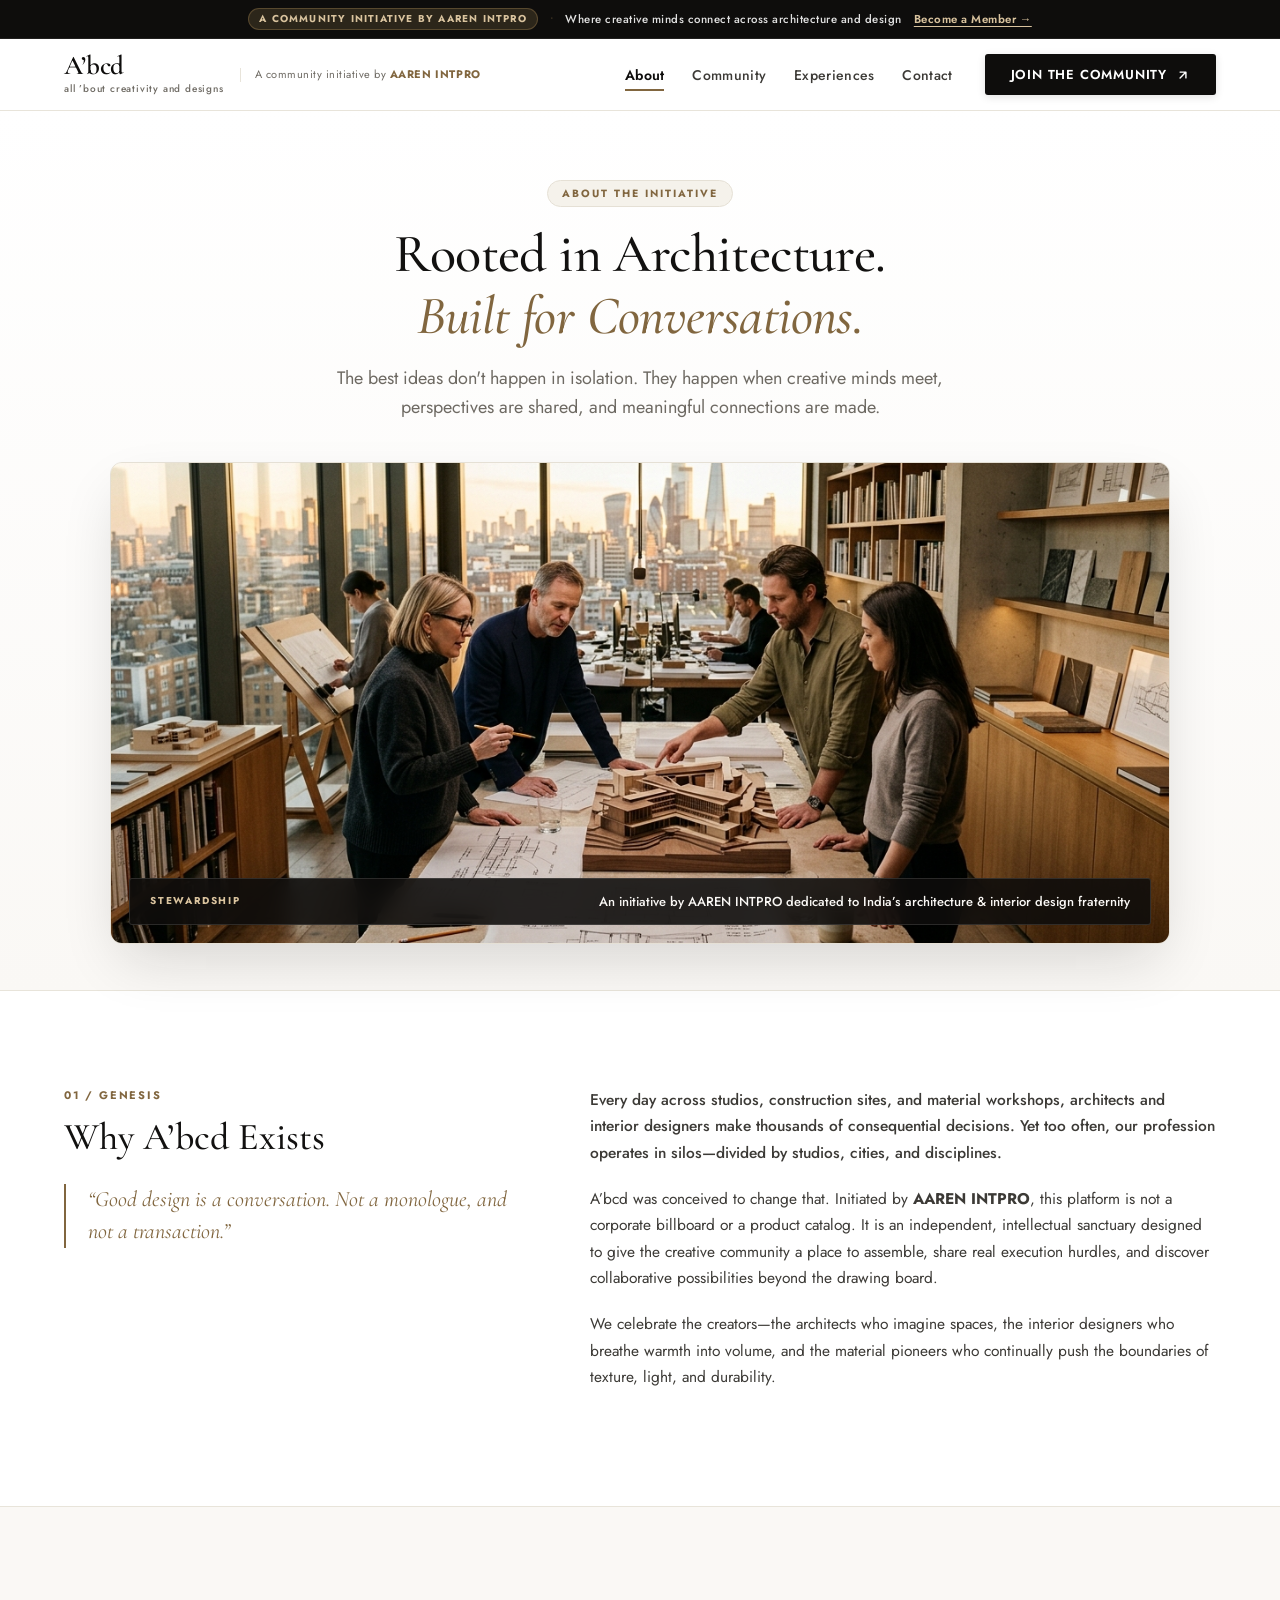
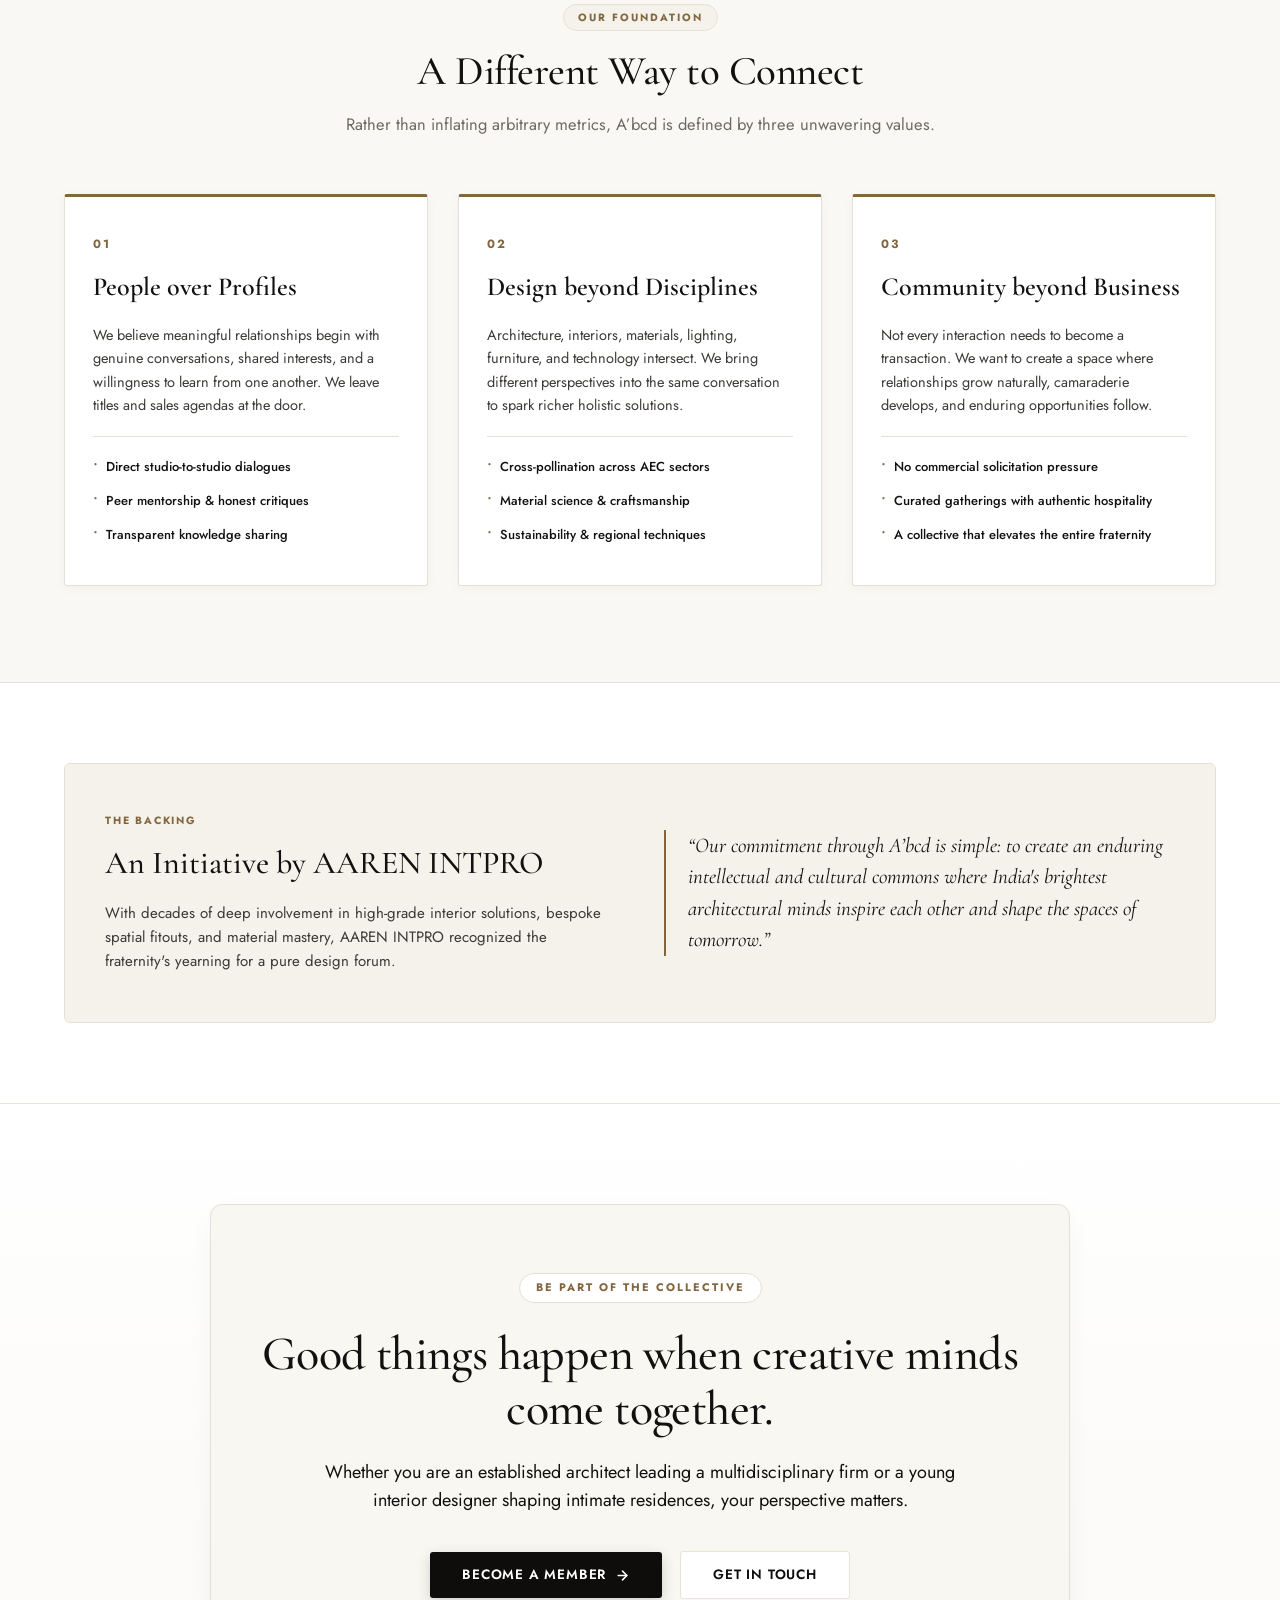
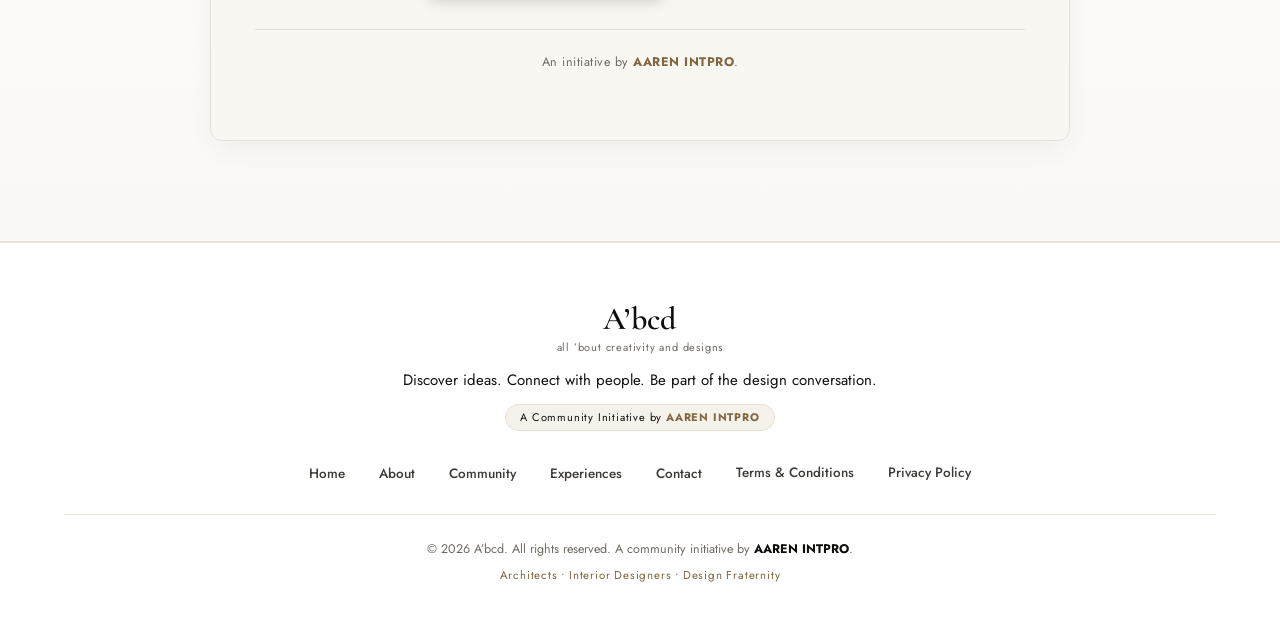
==== about.html @ 0f71a6f2 "feat: update branding and redesign homepage for A'bcd design community" ====
<!DOCTYPE html>
<html lang="en">
<head>
  <meta charset="UTF-8">
  <meta name="viewport" content="width=device-width, initial-scale=1.0">
  <meta name="referrer" content="same-origin">
  <title>About A’bcd — A Community Initiative by AAREN INTPRO</title>
  <meta name="description" content="Discover the story and ethos of A’bcd. An initiative by AAREN INTPRO uniting architects, interior designers, and creative minds to connect and collaborate beyond the drawing board.">
  <link rel="icon" type="image/png" href="logo.png">
  
  <!-- Typography: Jost & Cormorant Garamond / Playfair Display -->
  <link rel="preconnect" href="https://fonts.googleapis.com">
  <link rel="preconnect" href="https://fonts.gstatic.com" crossorigin>
  <link href="https://fonts.googleapis.com/css2?family=Cormorant+Garamond:ital,wght@0,400;0,500;0,600;0,700;1,400;1,600&family=Jost:ital,wght@0,300;0,400;0,500;0,600;0,700;1,400&family=Playfair+Display:ital,wght@0,500;0,600;1,400&display=swap" rel="stylesheet">
  
  <link rel="stylesheet" href="style.css">
</head>
<body>

  <!-- Top Announcement Bar -->
  <aside class="top-announcement-bar" role="banner">
    <div class="container announcement-content">
      <span class="venture-badge">A COMMUNITY INITIATIVE BY AAREN INTPRO</span>
      <span class="announcement-sep" aria-hidden="true">•</span>
      <span class="announcement-text">Where creative minds connect across architecture and design</span>
      <a href="community.html#apply" class="announcement-link">Become a Member &rarr;</a>
    </div>
  </aside>

  <!-- Header / Navigation -->
  <header class="site-header" id="header">
    <div class="header-inner container">
      <a href="index.html" class="brand-logo" aria-label="A'bcd Home">
        <div class="brand-logotype">
          <span class="brand-title">A’bcd</span>
          <span class="brand-tagline">all ’bout creativity and designs</span>
        </div>
        <span class="brand-subtext">A community initiative by <strong>AAREN INTPRO</strong></span>
      </a>

      <nav class="header-nav" aria-label="Main Navigation">
        <ul class="nav-links">
          <li><a href="about.html" class="nav-link active">About</a></li>
          <li><a href="community.html" class="nav-link">Community</a></li>
          <li><a href="experiences.html" class="nav-link">Experiences</a></li>
          <li><a href="contact.html" class="nav-link">Contact</a></li>
        </ul>
        <div class="nav-actions">
          <a href="community.html#apply" class="btn btn-nav-cta open-membership-modal" data-source="header-nav">
            <span>JOIN THE COMMUNITY</span>
            <svg width="14" height="14" viewBox="0 0 24 24" fill="none" stroke="currentColor" stroke-width="2.4" stroke-linecap="round" stroke-linejoin="round" aria-hidden="true">
              <path d="M7 17l9.2-9.2M17 17V7H7"/>
            </svg>
          </a>
        </div>
      </nav>
    </div>
  </header>

  <main>
    <!-- About Page Hero -->
    <section class="page-hero-section">
      <div class="container">
        <div class="page-hero-header text-center reveal">
          <span class="sub-heading-pill">ABOUT THE INITIATIVE</span>
          <h1 class="page-hero-title">
            Rooted in Architecture. <br>
            <span class="editorial-italic">Built for Conversations.</span>
          </h1>
          <p class="page-hero-lead">
            The best ideas don't happen in isolation. They happen when creative minds meet, perspectives are shared, and meaningful connections are made.
          </p>
        </div>

        <div class="page-hero-visual reveal" style="--delay: 150ms">
          <div class="editorial-banner-frame">
            <img src="about_vision.jpg" alt="Architectural directors and designers in deep discussion over building blueprints and wood scale models in a sunlit studio" class="editorial-banner-img">
            <div class="editorial-banner-overlay">
              <span class="overlay-eyebrow">STEWARDSHIP</span>
              <span class="overlay-text">An initiative by AAREN INTPRO dedicated to India’s architecture & interior design fraternity</span>
            </div>
          </div>
        </div>
      </div>
    </section>

    <!-- Narrative & Genesis Section -->
    <section class="editorial-narrative-section">
      <div class="container narrative-container">
        <div class="narrative-aside reveal">
          <span class="narrative-chapter">01 / GENESIS</span>
          <h2 class="narrative-heading">Why A’bcd Exists</h2>
          <div class="narrative-pullquote">
            “Good design is a conversation. Not a monologue, and not a transaction.”
          </div>
        </div>

        <div class="narrative-content reveal" style="--delay: 150ms">
          <p class="narrative-paragraph narrative-lead">
            Every day across studios, construction sites, and material workshops, architects and interior designers make thousands of consequential decisions. Yet too often, our profession operates in silos—divided by studios, cities, and disciplines.
          </p>
          <p class="narrative-paragraph">
            A’bcd was conceived to change that. Initiated by <strong>AAREN INTPRO</strong>, this platform is not a corporate billboard or a product catalog. It is an independent, intellectual sanctuary designed to give the creative community a place to assemble, share real execution hurdles, and discover collaborative possibilities beyond the drawing board.
          </p>
          <p class="narrative-paragraph">
            We celebrate the creators—the architects who imagine spaces, the interior designers who breathe warmth into volume, and the material pioneers who continually push the boundaries of texture, light, and durability.
          </p>
        </div>
      </div>
    </section>

    <!-- The 3 Foundational Pillars -->
    <section class="pillars-section">
      <div class="container">
        <div class="section-header-centered reveal">
          <span class="sub-heading-pill">OUR FOUNDATION</span>
          <h2 class="section-heading">A Different Way to Connect</h2>
          <p class="section-lead">
            Rather than inflating arbitrary metrics, A’bcd is defined by three unwavering values.
          </p>
        </div>

        <div class="pillars-grid">
          <!-- Pillar 1 -->
          <div class="pillar-card reveal" style="--delay: 100ms">
            <div class="pillar-num">01</div>
            <h3 class="pillar-title">People over Profiles</h3>
            <p class="pillar-desc">
              We believe meaningful relationships begin with genuine conversations, shared interests, and a willingness to learn from one another. We leave titles and sales agendas at the door.
            </p>
            <ul class="pillar-checklist">
              <li>Direct studio-to-studio dialogues</li>
              <li>Peer mentorship & honest critiques</li>
              <li>Transparent knowledge sharing</li>
            </ul>
          </div>

          <!-- Pillar 2 -->
          <div class="pillar-card reveal" style="--delay: 200ms">
            <div class="pillar-num">02</div>
            <h3 class="pillar-title">Design beyond Disciplines</h3>
            <p class="pillar-desc">
              Architecture, interiors, materials, lighting, furniture, and technology intersect. We bring different perspectives into the same conversation to spark richer holistic solutions.
            </p>
            <ul class="pillar-checklist">
              <li>Cross-pollination across AEC sectors</li>
              <li>Material science & craftsmanship</li>
              <li>Sustainability & regional techniques</li>
            </ul>
          </div>

          <!-- Pillar 3 -->
          <div class="pillar-card reveal" style="--delay: 300ms">
            <div class="pillar-num">03</div>
            <h3 class="pillar-title">Community beyond Business</h3>
            <p class="pillar-desc">
              Not every interaction needs to become a transaction. We want to create a space where relationships grow naturally, camaraderie develops, and enduring opportunities follow.
            </p>
            <ul class="pillar-checklist">
              <li>No commercial solicitation pressure</li>
              <li>Curated gatherings with authentic hospitality</li>
              <li>A collective that elevates the entire fraternity</li>
            </ul>
          </div>
        </div>
      </div>
    </section>

    <!-- Initiative Stewardship Note -->
    <section class="stewardship-section">
      <div class="container">
        <div class="stewardship-box reveal">
          <div class="stewardship-brand-col">
            <span class="stewardship-tag">THE BACKING</span>
            <h3>An Initiative by AAREN INTPRO</h3>
            <p>
              With decades of deep involvement in high-grade interior solutions, bespoke spatial fitouts, and material mastery, AAREN INTPRO recognized the fraternity's yearning for a pure design forum.
            </p>
          </div>
          <div class="stewardship-quote-col">
            <blockquote class="stewardship-quote">
              “Our commitment through A’bcd is simple: to create an enduring intellectual and cultural commons where India's brightest architectural minds inspire each other and shape the spaces of tomorrow.”
            </blockquote>
          </div>
        </div>
      </div>
    </section>

    <!-- Call to Action Section -->
    <section class="final-cta-section">
      <div class="container text-center">
        <div class="final-cta-card reveal">
          <div class="final-kicker-badge">
            <span>BE PART OF THE COLLECTIVE</span>
          </div>
          <h2 class="final-cta-heading">Good things happen when creative minds come together.</h2>
          <div class="final-cta-copy">
            <p class="final-cta-lead">
              Whether you are an established architect leading a multidisciplinary firm or a young interior designer shaping intimate residences, your perspective matters.
            </p>
          </div>
          <div class="final-cta-buttons">
            <a href="community.html#apply" class="btn btn-primary btn-cta-large open-membership-modal">
              <span>BECOME A MEMBER</span>
              <svg width="15" height="15" viewBox="0 0 24 24" fill="none" stroke="currentColor" stroke-width="2.5" stroke-linecap="round" stroke-linejoin="round" aria-hidden="true">
                <line x1="5" y1="12" x2="19" y2="12"></line>
                <polyline points="12 5 19 12 12 19"></polyline>
              </svg>
            </a>
            <a href="contact.html" class="btn btn-outline btn-cta-large">
              <span>GET IN TOUCH</span>
            </a>
          </div>
          <div class="final-initiative-note">
            <span>An initiative by <strong>AAREN INTPRO</strong>.</span>
          </div>
        </div>
      </div>
    </section>
  </main>

  <!-- Footer -->
  <footer class="site-footer" id="footer">
    <div class="container footer-container">
      <div class="footer-brand-section">
        <div class="footer-logotype">
          <span class="footer-brand-title">A’bcd</span>
          <span class="footer-brand-tagline">all ’bout creativity and designs</span>
        </div>
        <p class="footer-tagline">
          Discover ideas. Connect with people. Be part of the design conversation.
        </p>
        <div class="footer-venture-pill">
          <span>A Community Initiative by <strong>AAREN INTPRO</strong></span>
        </div>
      </div>

      <nav class="footer-navigation" aria-label="Footer Links">
        <ul class="footer-links">
          <li><a href="index.html" class="footer-link-btn">Home</a></li>
          <li><a href="about.html" class="footer-link-btn">About</a></li>
          <li><a href="community.html" class="footer-link-btn">Community</a></li>
          <li><a href="experiences.html" class="footer-link-btn">Experiences</a></li>
          <li><a href="contact.html" class="footer-link-btn">Contact</a></li>
          <li><button type="button" class="footer-link-btn" id="openTermsModal">Terms & Conditions</button></li>
          <li><button type="button" class="footer-link-btn" id="openPrivacyModal">Privacy Policy</button></li>
        </ul>
      </nav>

      <div class="footer-bottom-row">
        <div class="footer-copyright">
          &copy; 2026 A’bcd. All rights reserved. A community initiative by <strong>AAREN INTPRO</strong>.
        </div>
        <div class="footer-meta">
          <span>Architects • Interior Designers • Design Fraternity</span>
        </div>
      </div>
    </div>
  </footer>

  <!-- Membership Modal -->
  <div class="modal-overlay" id="membershipModal" aria-hidden="true">
    <div class="modal-box modal-lg" role="dialog" aria-labelledby="membershipModalTitle">
      <button class="modal-close" aria-label="Close modal">&times;</button>
      <div class="modal-kicker">AAREN INTPRO COMMUNITY INITIATIVE</div>
      <h3 id="membershipModalTitle" class="modal-title">Become a Member of A’bcd</h3>
      <p class="modal-subtitle">Join architects, interior designers, and creative leaders shaping the future of our built environment.</p>
      <form class="membership-form" id="membershipForm">
        <div class="form-row">
          <div class="form-group">
            <label for="memberName">Full Name</label>
            <input type="text" id="memberName" required placeholder="Ar. / Id. Your Name">
          </div>
          <div class="form-group">
            <label for="memberEmail">Email Address</label>
            <input type="email" id="memberEmail" required placeholder="studio@design.com">
          </div>
        </div>
        <div class="form-row">
          <div class="form-group">
            <label for="memberStudio">Studio / Firm / Practice</label>
            <input type="text" id="memberStudio" required placeholder="e.g. Studio Form & Space">
          </div>
          <div class="form-group">
            <label for="memberDiscipline">Primary Discipline</label>
            <select id="memberDiscipline" required class="form-select">
              <option value="" disabled selected>Select Discipline</option>
              <option value="Architecture">Architecture</option>
              <option value="Interior Design">Interior Design</option>
              <option value="Landscape & Urban">Landscape & Urban Planning</option>
              <option value="Lighting & Materials">Lighting, Materials & Acoustic</option>
              <option value="Furniture & Industrial">Furniture & Industrial Design</option>
              <option value="Allied Design Arts">Allied AEC Creative</option>
            </select>
          </div>
        </div>
        <div class="form-row">
          <div class="form-group">
            <label for="memberCity">City / Region</label>
            <input type="text" id="memberCity" required placeholder="e.g. Mumbai, New Delhi, Bengaluru...">
          </div>
          <div class="form-group">
            <label for="memberLink">Website or Portfolio (Optional)</label>
            <input type="url" id="memberLink" placeholder="https://yourportfolio.com">
          </div>
        </div>
        <div class="form-group">
          <label for="memberInterests">What brings you to A’bcd?</label>
          <textarea id="memberInterests" rows="3" placeholder="Tell us about your creative focus, areas of interest, or what you hope to explore with the community..."></textarea>
        </div>
        <div class="form-checkbox-row">
          <input type="checkbox" id="memberNewsletter" checked>
          <label for="memberNewsletter">Receive invitations to curated gatherings, design conversations, and material explorations.</label>
        </div>
        <button type="submit" class="btn btn-primary btn-block">
          <span>SUBMIT MEMBERSHIP APPLICATION</span>
        </button>
      </form>
      <p class="modal-footnote">Curated for verified members of the design fraternity. No spam, no marketing noise.</p>
    </div>
  </div>

  <!-- Contact Modal -->
  <div class="modal-overlay" id="contactModal" aria-hidden="true">
    <div class="modal-box" role="dialog" aria-labelledby="contactTitle">
      <button class="modal-close" aria-label="Close modal">&times;</button>
      <div class="modal-kicker">AAREN INTPRO INITIATIVE</div>
      <h3 id="contactTitle" class="modal-title">Connect with A’bcd</h3>
      <p class="modal-subtitle">Propose a curated gathering, collaborate on material research, or connect with our community team.</p>
      <form class="contact-form" id="contactForm">
        <div class="form-group">
          <label for="contactName">Full Name</label>
          <input type="text" id="contactName" required placeholder="Ar. / Id. Your Name">
        </div>
        <div class="form-group">
          <label for="contactEmail">Email Address</label>
          <input type="email" id="contactEmail" required placeholder="studio@architecture.com">
        </div>
        <div class="form-group">
          <label for="contactSubject">Inquiry Focus</label>
          <input type="text" id="contactSubject" required placeholder="Gathering Proposal / Material Library / General Inquiry">
        </div>
        <div class="form-group">
          <label for="contactMessage">Message</label>
          <textarea id="contactMessage" rows="4" required placeholder="Share your message or collaborative ideas..."></textarea>
        </div>
        <button type="submit" class="btn btn-primary btn-block">Send Message</button>
      </form>
    </div>
  </div>

  <!-- Terms & Privacy Modals -->
  <div class="modal-overlay" id="termsModal" aria-hidden="true">
    <div class="modal-box modal-lg" role="dialog" aria-labelledby="termsTitle">
      <button class="modal-close" aria-label="Close modal">&times;</button>
      <div class="modal-kicker">COMMUNITY GUIDELINES</div>
      <h3 id="termsTitle" class="modal-title">Terms & Community Code</h3>
      <div class="modal-body-scroll">
        <p><strong>A Community Initiative by AAREN INTPRO • Established 2026</strong></p>
        <h4>1. The Spirit of A’bcd</h4>
        <p>A’bcd is dedicated to bringing architects, interior designers, and the wider design fraternity together to exchange ideas, discover possibilities, and build relationships beyond the drawing board. Participation is predicated on mutual professional respect and creative generosity.</p>
        <h4>2. Community Values: People over Profiles</h4>
        <p>Members agree to engage in constructive dialogue. We prioritize genuine conversations over transactions, cross-disciplinary exchange over silos, and long-term relationships over aggressive commercial solicitation.</p>
      </div>
    </div>
  </div>

  <div class="modal-overlay" id="privacyModal" aria-hidden="true">
    <div class="modal-box modal-lg" role="dialog" aria-labelledby="privacyTitle">
      <button class="modal-close" aria-label="Close modal">&times;</button>
      <div class="modal-kicker">DATA PROTECTION & PRIVACY</div>
      <h3 id="privacyTitle" class="modal-title">Privacy Policy</h3>
      <div class="modal-body-scroll">
        <p><strong>Effective Date: 2026 • Aaren Intpro Initiative</strong></p>
        <h4>1. Respect for Your Privacy</h4>
        <p>We will never sell or rent your personal contact information to third-party data brokers or commercial advertisers. Your credentials are used exclusively for A’bcd community invitations, curated gatherings, and platform communications.</p>
      </div>
    </div>
  </div>

  <!-- Toast Notification -->
  <div class="toast-notification" id="toastNotification" role="alert" aria-live="polite">
    <div class="toast-icon">✓</div>
    <div class="toast-message" id="toastMessage">Application received.</div>
  </div>

  <script src="script.js"></script>
</body>
</html>
---- style.css ----
/* ==========================================================================
   A’BCD — ALL ’BOUT CREATIVITY AND DESIGNS
   A Community Initiative by AAREN INTPRO
   Visual Identity: White & Warm Ivory, Muted Bronze-Gold (#81663F / #9C7E4F),
   Jost Typography & Cormorant Garamond Editorial Display.
   Ultra Responsive: Laptop & Mobile Optimized
   ========================================================================== */

:root {
  /* Core Palette: White, Warm Ivory & AAREN INTPRO Bronze-Gold */
  --color-white: #ffffff;
  --color-ivory: #FAF8F5;
  --color-ivory-warm: #F5F2EB;
  --color-ivory-card: #F9F7F2;
  --color-alabaster-border: #E5E0D5;
  --color-border-subtle: #EDE8DC;

  /* Bronze-Gold Accents */
  --color-bronze: #81663F;
  --color-bronze-gold: #9C7E4F;
  --color-bronze-light: rgba(156, 126, 79, 0.12);
  --color-bronze-hover: #735A34;
  --color-bronze-glow: rgba(156, 126, 79, 0.22);

  /* Contrast & Charcoal Obsidian */
  --color-black: #0E0D0C;
  --color-charcoal: #1C1B19;
  --color-surface-dark: #141311;
  --color-border-dark: #2B2926;

  /* Typography Colors */
  --color-heading: #121110;
  --color-body: #3C3A36;
  --color-muted: #6E6A63;
  --color-border: #E8E4DA;

  /* Typography Families: Jost for Contemporary Body/UI + Cormorant Garamond for Editorial */
  --font-sans: 'Jost', -apple-system, BlinkMacSystemFont, 'Segoe UI', Roboto, sans-serif;
  --font-display: 'Jost', -apple-system, BlinkMacSystemFont, 'Segoe UI', Roboto, sans-serif;
  --font-editorial: 'Cormorant Garamond', 'Playfair Display', Georgia, serif;

  /* Geometry & Layout */
  --container-max-width: 1200px;
  --header-height: 72px;
  --radius-xs: 3px;
  --radius-sm: 6px;
  --radius-md: 12px;
  --radius-lg: 18px;
  --radius-full: 9999px;

  /* Shadows */
  --shadow-subtle: 0 2px 12px rgba(18, 17, 16, 0.04);
  --shadow-card: 0 10px 32px -8px rgba(18, 17, 16, 0.07);
  --shadow-hover: 0 18px 42px -10px rgba(18, 17, 16, 0.12);
  --shadow-photo: 0 24px 55px -12px rgba(18, 17, 16, 0.16);
}

/* --------------------------------------------------------------------------
   Reset & Baseline
   -------------------------------------------------------------------------- */
*, *::before, *::after {
  box-sizing: border-box;
  margin: 0;
  padding: 0;
}

html {
  font-family: var(--font-sans);
  scroll-behavior: smooth;
  -webkit-font-smoothing: antialiased;
  -moz-osx-font-smoothing: grayscale;
  color: var(--color-body);
  background-color: var(--color-white);
  overflow-x: hidden;
}

body {
  line-height: 1.62;
  min-height: 100vh;
  background-color: var(--color-white);
  overflow-x: hidden;
  color: var(--color-body);
  font-size: 16px;
}

img {
  max-width: 100%;
  height: auto;
  display: block;
}

a {
  color: inherit;
  text-decoration: none;
  transition: all 0.22s ease;
}

button {
  font-family: inherit;
  border: none;
  background: none;
  cursor: pointer;
}

.container {
  width: 100%;
  max-width: var(--container-max-width);
  margin-left: auto;
  margin-right: auto;
  padding-left: 24px;
  padding-right: 24px;
}

.text-center {
  text-align: center;
}

/* --------------------------------------------------------------------------
   Top Announcement Bar (Aaren Intpro Credentials)
   -------------------------------------------------------------------------- */
.top-announcement-bar {
  background-color: var(--color-black);
  color: var(--color-ivory);
  padding: 8px 0;
  font-size: 11.5px;
  font-weight: 500;
  letter-spacing: 0.5px;
  border-bottom: 1px solid rgba(255, 255, 255, 0.08);
  position: relative;
  z-index: 101;
}

.announcement-content {
  display: flex;
  align-items: center;
  justify-content: center;
  gap: 12px;
  flex-wrap: wrap;
  text-align: center;
}

.venture-badge {
  background-color: rgba(156, 126, 79, 0.22);
  color: #D9C39E;
  border: 1px solid rgba(156, 126, 79, 0.4);
  padding: 2px 10px;
  border-radius: var(--radius-full);
  font-size: 10px;
  font-weight: 700;
  letter-spacing: 1.2px;
}

.announcement-sep {
  opacity: 0.35;
  color: var(--color-bronze-gold);
}

.announcement-text {
  color: rgba(255, 255, 255, 0.88);
}

.announcement-link {
  color: #D9C39E;
  font-weight: 600;
  text-decoration: underline;
  text-underline-offset: 3px;
  transition: color 0.2s ease;
}

.announcement-link:hover {
  color: var(--color-white);
}

/* --------------------------------------------------------------------------
   Header / Sticky Navigation
   -------------------------------------------------------------------------- */
.site-header {
  position: sticky;
  top: 0;
  z-index: 100;
  background-color: rgba(255, 255, 255, 0.97);
  backdrop-filter: blur(14px);
  -webkit-backdrop-filter: blur(14px);
  border-bottom: 1px solid var(--color-border);
  height: var(--header-height);
  display: flex;
  align-items: center;
  transition: all 0.3s ease;
}

.header-inner {
  display: flex;
  align-items: center;
  justify-content: space-between;
}

/* Brand Logotype */
.brand-logo {
  display: flex;
  align-items: center;
  gap: 16px;
}

.brand-logotype {
  display: flex;
  flex-direction: column;
}

.brand-title {
  font-family: var(--font-editorial);
  font-size: 27px;
  font-weight: 600;
  letter-spacing: -0.5px;
  color: var(--color-black);
  line-height: 1;
}

.brand-tagline {
  font-family: var(--font-sans);
  font-size: 10px;
  font-weight: 500;
  letter-spacing: 0.8px;
  color: var(--color-muted);
  text-transform: lowercase;
  margin-top: 2px;
}

.brand-subtext {
  font-size: 11px;
  letter-spacing: 0.5px;
  color: var(--color-muted);
  border-left: 1px solid var(--color-border);
  padding-left: 14px;
  display: inline-block;
  line-height: 1.25;
}

.brand-subtext strong {
  color: var(--color-bronze);
  font-weight: 700;
  letter-spacing: 0.6px;
}

/* Nav Links */
.header-nav {
  display: flex;
  align-items: center;
  gap: 32px;
}

.nav-links {
  display: flex;
  list-style: none;
  align-items: center;
  gap: 28px;
}

.nav-link {
  font-family: var(--font-sans);
  font-size: 14px;
  font-weight: 500;
  color: var(--color-body);
  position: relative;
  padding: 6px 0;
  letter-spacing: 0.3px;
  transition: color 0.2s ease;
}

.nav-link-btn {
  background: none;
  border: none;
  cursor: pointer;
}

.nav-link::after {
  content: '';
  position: absolute;
  bottom: 0;
  left: 0;
  width: 0%;
  height: 2px;
  background-color: var(--color-bronze);
  transition: width 0.25s cubic-bezier(0.16, 1, 0.3, 1);
}

.nav-link:hover,
.nav-link.active {
  color: var(--color-black);
  font-weight: 600;
}

.nav-link:hover::after,
.nav-link.active::after {
  width: 100%;
}

/* Top-Right CTA: JOIN THE COMMUNITY */
.btn-nav-cta {
  display: inline-flex;
  align-items: center;
  gap: 7px;
  background-color: var(--color-black);
  color: var(--color-white) !important;
  padding: 10px 18px;
  border-radius: var(--radius-xs);
  font-size: 12px;
  font-weight: 600;
  letter-spacing: 0.8px;
  text-transform: uppercase;
  transition: all 0.25s ease;
  box-shadow: 0 2px 8px rgba(0, 0, 0, 0.12);
  white-space: nowrap;
}

.btn-nav-cta:hover {
  background-color: var(--color-bronze);
  transform: translateY(-1px);
  box-shadow: 0 4px 14px var(--color-bronze-glow);
}

.btn-nav-cta svg {
  transition: transform 0.2s ease;
}

.btn-nav-cta:hover svg {
  transform: translate(2px, -2px);
}

/* --------------------------------------------------------------------------
   1. Homepage Hero — The First Screen
   -------------------------------------------------------------------------- */
.hero-section {
  position: relative;
  padding-top: 56px;
  padding-bottom: 70px;
  background: radial-gradient(circle at 88% 28%, rgba(245, 242, 235, 0.7) 0%, rgba(255, 255, 255, 0) 65%),
              linear-gradient(180deg, #FFFFFF 0%, #FAF8F5 100%);
  border-bottom: 1px solid var(--color-border);
  overflow: hidden;
}

.hero-container {
  display: grid;
  grid-template-columns: 1.1fr 0.9fr;
  align-items: center;
  gap: 48px;
}

.hero-content {
  max-width: 610px;
}

/* Small introductory text in bronze-gold */
.hero-kicker-wrapper {
  display: inline-flex;
  align-items: center;
  gap: 9px;
  background-color: var(--color-ivory-warm);
  border: 1px solid var(--color-alabaster-border);
  padding: 5px 14px;
  border-radius: var(--radius-full);
  margin-bottom: 22px;
}

.kicker-accent-dot {
  width: 7px;
  height: 7px;
  border-radius: 50%;
  background-color: var(--color-bronze);
  box-shadow: 0 0 6px var(--color-bronze);
}

.hero-kicker {
  font-family: var(--font-sans);
  font-size: 11px;
  font-weight: 700;
  letter-spacing: 1.8px;
  text-transform: uppercase;
  color: var(--color-bronze);
}

/* Hero Headline */
.hero-title {
  font-family: var(--font-editorial);
  font-size: clamp(38px, 4.2vw, 56px);
  line-height: 1.12;
  font-weight: 500;
  color: var(--color-heading);
  letter-spacing: -0.8px;
  margin-bottom: 24px;
}

.hero-title-highlight {
  font-style: italic;
  font-family: var(--font-editorial);
  color: var(--color-bronze);
  position: relative;
}

.hero-copy-block {
  margin-bottom: 30px;
}

.hero-lead {
  font-size: 18px;
  line-height: 1.55;
  color: var(--color-heading);
  font-weight: 400;
  margin-bottom: 14px;
}

.hero-description {
  font-size: 15.5px;
  line-height: 1.65;
  color: var(--color-muted);
  font-weight: 400;
}

/* Hero Buttons */
.hero-actions {
  display: flex;
  align-items: center;
  gap: 16px;
  flex-wrap: wrap;
  margin-bottom: 28px;
}

.btn {
  display: inline-flex;
  align-items: center;
  justify-content: center;
  gap: 9px;
  padding: 13px 26px;
  font-size: 13px;
  font-weight: 600;
  letter-spacing: 0.8px;
  border-radius: var(--radius-xs);
  transition: all 0.25s cubic-bezier(0.16, 1, 0.3, 1);
  line-height: 1.2;
  text-transform: uppercase;
}

.btn-primary {
  background-color: var(--color-black);
  color: var(--color-white);
  box-shadow: 0 4px 14px rgba(0, 0, 0, 0.16);
}

.btn-primary:hover {
  background-color: var(--color-bronze);
  transform: translateY(-2px);
  box-shadow: 0 6px 20px var(--color-bronze-glow);
}

.btn-primary svg {
  transition: transform 0.22s ease;
}

.btn-primary:hover svg {
  transform: translateX(4px);
}

.btn-outline {
  background-color: var(--color-white);
  color: var(--color-black);
  border: 1.5px solid var(--color-border);
}

.btn-outline:hover {
  border-color: var(--color-black);
  background-color: var(--color-ivory);
  transform: translateY(-2px);
}

.btn-cta-large {
  padding: 15px 32px;
  font-size: 13.5px;
}

.btn-block {
  width: 100%;
}

/* Platform Synergy Tag Note (Option B) */
.hero-platform-note {
  display: flex;
  align-items: center;
  gap: 10px;
  font-size: 12.5px;
  color: var(--color-muted);
  flex-wrap: wrap;
}

.platform-note-label {
  font-weight: 600;
  color: var(--color-heading);
}

.platform-tags {
  display: flex;
  align-items: center;
  gap: 6px;
}

.platform-tag {
  color: var(--color-bronze);
  font-weight: 500;
}

.platform-tag-sep {
  opacity: 0.4;
}

/* Hero Right Column: Large Photography Frame */
.hero-media {
  display: flex;
  justify-content: center;
  align-items: center;
}

.hero-photo-stage {
  position: relative;
  width: 100%;
  max-width: 500px;
}

.hero-photo-frame {
  position: relative;
  border-radius: var(--radius-md);
  overflow: hidden;
  box-shadow: var(--shadow-photo);
  border: 1px solid var(--color-alabaster-border);
  background-color: var(--color-ivory-warm);
}

.hero-editorial-img {
  width: 100%;
  height: 480px;
  object-fit: cover;
  display: block;
  transition: transform 0.6s cubic-bezier(0.16, 1, 0.3, 1);
}

.hero-photo-frame:hover .hero-editorial-img {
  transform: scale(1.025);
}

.photo-caption-tag {
  position: absolute;
  bottom: 14px;
  left: 14px;
  right: 14px;
  background-color: rgba(14, 13, 12, 0.88);
  backdrop-filter: blur(10px);
  -webkit-backdrop-filter: blur(10px);
  color: var(--color-ivory);
  padding: 9px 14px;
  border-radius: var(--radius-xs);
  font-size: 11.5px;
  font-weight: 500;
  display: flex;
  align-items: center;
  gap: 8px;
  border: 1px solid rgba(255, 255, 255, 0.12);
}

.caption-dot {
  width: 6px;
  height: 6px;
  border-radius: 50%;
  background-color: #D9C39E;
}

/* Floating Initiative Badge */
.hero-floating-stat-badge {
  position: absolute;
  top: -16px;
  right: -16px;
  background-color: var(--color-white);
  border: 1px solid var(--color-alabaster-border);
  border-left: 3px solid var(--color-bronze);
  border-radius: var(--radius-sm);
  padding: 10px 16px;
  box-shadow: 0 12px 28px rgba(0, 0, 0, 0.1);
  z-index: 2;
  transition: transform 0.3s ease;
}

.hero-floating-stat-badge:hover {
  transform: translateY(-2px);
}

.floating-badge-eyebrow {
  display: block;
  font-size: 9.5px;
  font-weight: 700;
  letter-spacing: 1.5px;
  color: var(--color-bronze);
  text-transform: uppercase;
}

.floating-badge-title {
  display: block;
  font-family: var(--font-sans);
  font-size: 13.5px;
  font-weight: 700;
  color: var(--color-black);
}

.floating-badge-sub {
  display: block;
  font-size: 10.5px;
  color: var(--color-muted);
}

/* --------------------------------------------------------------------------
   Marquee Ticker (Refined Architectural Strip)
   -------------------------------------------------------------------------- */
.ticker-wrapper {
  background-color: var(--color-black);
  color: var(--color-ivory);
  padding: 13px 0;
  overflow: hidden;
  white-space: nowrap;
  border-top: 1px solid rgba(255, 255, 255, 0.1);
  border-bottom: 1px solid rgba(255, 255, 255, 0.1);
}

.ticker-track {
  display: inline-flex;
  align-items: center;
  gap: 24px;
  animation: tickerLoop 35s linear infinite;
}

@keyframes tickerLoop {
  0% { transform: translateX(0); }
  100% { transform: translateX(-50%); }
}

.ticker-item {
  font-family: var(--font-sans);
  font-size: 11.5px;
  font-weight: 600;
  letter-spacing: 2px;
  color: var(--color-ivory);
}

.ticker-dot {
  color: var(--color-bronze-gold);
  font-size: 12px;
  opacity: 0.6;
}

/* --------------------------------------------------------------------------
   2. The Three Feature Blocks — Replace “Your Personal App”
   -------------------------------------------------------------------------- */
.features-section {
  padding: 96px 0;
  background-color: var(--color-white);
  border-bottom: 1px solid var(--color-border);
}

.section-header-centered {
  text-align: center;
  max-width: 680px;
  margin: 0 auto 56px;
}

.sub-heading-pill {
  display: inline-block;
  font-size: 10.5px;
  font-weight: 700;
  letter-spacing: 2px;
  text-transform: uppercase;
  color: var(--color-bronze);
  background-color: var(--color-ivory-warm);
  border: 1px solid var(--color-alabaster-border);
  padding: 4px 14px;
  border-radius: var(--radius-full);
  margin-bottom: 16px;
}

.section-heading {
  font-family: var(--font-editorial);
  font-size: clamp(32px, 3.2vw, 44px);
  line-height: 1.18;
  font-weight: 500;
  color: var(--color-heading);
  letter-spacing: -0.5px;
  margin-bottom: 16px;
}

.section-lead {
  font-size: 16.5px;
  line-height: 1.6;
  color: var(--color-muted);
}

.features-grid {
  display: grid;
  grid-template-columns: repeat(3, 1fr);
  gap: 30px;
}

.feature-card {
  background-color: var(--color-ivory);
  border: 1px solid var(--color-alabaster-border);
  border-radius: var(--radius-sm);
  padding: 38px 30px;
  transition: all 0.28s cubic-bezier(0.16, 1, 0.3, 1);
  display: flex;
  flex-direction: column;
}

.feature-card:hover {
  background-color: var(--color-white);
  border-color: var(--color-bronze);
  transform: translateY(-5px);
  box-shadow: var(--shadow-hover);
}

.feature-header {
  display: flex;
  align-items: center;
  justify-content: space-between;
  margin-bottom: 24px;
}

.feature-badge {
  font-family: var(--font-sans);
  font-size: 11px;
  font-weight: 700;
  color: var(--color-bronze);
  background-color: var(--color-ivory-warm);
  border: 1px solid var(--color-alabaster-border);
  padding: 3px 10px;
  border-radius: var(--radius-xs);
  letter-spacing: 1px;
}

.feature-line-icon {
  color: var(--color-black);
  display: flex;
  align-items: center;
  justify-content: center;
  transition: color 0.25s ease, transform 0.25s ease;
}

.feature-card:hover .feature-line-icon {
  color: var(--color-bronze);
  transform: scale(1.08);
}

.feature-title {
  font-family: var(--font-sans);
  font-size: 21px;
  line-height: 1.3;
  font-weight: 600;
  color: var(--color-heading);
  margin-bottom: 12px;
}

.feature-description {
  font-size: 15px;
  line-height: 1.65;
  color: var(--color-body);
}

/* --------------------------------------------------------------------------
   3. The Large Image Section — Replace “Short news for the AEC generation”
   -------------------------------------------------------------------------- */
.material-showcase-section {
  padding: 96px 0;
  background-color: var(--color-ivory-warm);
  border-bottom: 1px solid var(--color-alabaster-border);
}

.material-showcase-container {
  display: grid;
  grid-template-columns: 1fr 1fr;
  align-items: center;
  gap: 56px;
}

.material-media {
  display: flex;
  justify-content: center;
}

.material-image-frame {
  position: relative;
  border-radius: var(--radius-md);
  overflow: hidden;
  box-shadow: var(--shadow-photo);
  border: 1px solid var(--color-alabaster-border);
  background-color: var(--color-white);
  width: 100%;
}

.material-img {
  width: 100%;
  height: 480px;
  object-fit: cover;
  display: block;
  transition: transform 0.6s cubic-bezier(0.16, 1, 0.3, 1);
}

.material-image-frame:hover .material-img {
  transform: scale(1.03);
}

.material-glass-badge {
  position: absolute;
  bottom: 16px;
  left: 16px;
  right: 16px;
  background-color: rgba(14, 13, 12, 0.88);
  backdrop-filter: blur(10px);
  -webkit-backdrop-filter: blur(10px);
  color: var(--color-ivory);
  padding: 11px 18px;
  border-radius: var(--radius-xs);
  font-size: 12px;
  font-weight: 500;
  display: flex;
  align-items: center;
  gap: 10px;
  letter-spacing: 0.4px;
  border: 1px solid rgba(255, 255, 255, 0.12);
}

.material-dot {
  width: 7px;
  height: 7px;
  border-radius: 50%;
  background-color: #D9C39E;
}

.editorial-heading {
  font-family: var(--font-editorial);
  font-size: clamp(34px, 3.6vw, 46px);
  line-height: 1.15;
  font-weight: 500;
  color: var(--color-heading);
  letter-spacing: -0.6px;
  margin-top: 14px;
  margin-bottom: 18px;
}

.material-lead {
  font-size: 18.5px;
  line-height: 1.5;
  color: var(--color-heading);
  font-weight: 500;
  margin-bottom: 18px;
}

.material-body-text {
  display: flex;
  flex-direction: column;
  gap: 14px;
  font-size: 15.5px;
  line-height: 1.65;
  color: var(--color-body);
  margin-bottom: 28px;
}

/* --------------------------------------------------------------------------
   4. The Credibility Section — Replace “Best in the Business”
   -------------------------------------------------------------------------- */
.credibility-section {
  padding: 96px 0;
  background-color: var(--color-white);
  border-bottom: 1px solid var(--color-border);
}

.credibility-grid {
  display: grid;
  grid-template-columns: repeat(3, 1fr);
  gap: 32px;
}

.credibility-card {
  background-color: var(--color-white);
  border: 1px solid var(--color-border);
  border-top: 3px solid var(--color-black);
  border-radius: var(--radius-xs);
  padding: 38px 28px;
  transition: all 0.25s ease;
}

.credibility-card:hover {
  border-top-color: var(--color-bronze);
  transform: translateY(-3px);
  box-shadow: var(--shadow-card);
}

.credibility-header {
  margin-bottom: 16px;
}

.credibility-tag {
  font-size: 10px;
  font-weight: 700;
  letter-spacing: 1.8px;
  text-transform: uppercase;
  color: var(--color-bronze);
}

.credibility-title {
  font-family: var(--font-editorial);
  font-size: 25px;
  line-height: 1.25;
  font-weight: 600;
  color: var(--color-heading);
  margin-bottom: 14px;
}

.credibility-description {
  font-size: 15px;
  line-height: 1.62;
  color: var(--color-body);
}

/* --------------------------------------------------------------------------
   Digital Intelligence Pillar (Option B: Broader Platform)
   -------------------------------------------------------------------------- */
.platform-digital-section {
  padding: 70px 0;
  background-color: var(--color-ivory);
  border-bottom: 1px solid var(--color-alabaster-border);
}

.digital-container {
  display: grid;
  grid-template-columns: 1.2fr 0.8fr;
  align-items: center;
  gap: 40px;
}

.digital-heading {
  font-family: var(--font-editorial);
  font-size: 32px;
  line-height: 1.2;
  font-weight: 500;
  color: var(--color-heading);
  margin-top: 10px;
  margin-bottom: 14px;
}

.digital-copy {
  font-size: 15.5px;
  line-height: 1.6;
  color: var(--color-body);
  margin-bottom: 22px;
}

.digital-badges {
  display: flex;
  align-items: center;
  gap: 12px;
  flex-wrap: wrap;
}

.store-badge-pill {
  display: inline-flex;
  align-items: center;
  gap: 8px;
  background-color: var(--color-white);
  border: 1px solid var(--color-alabaster-border);
  padding: 8px 16px;
  border-radius: var(--radius-full);
  font-size: 12.5px;
  font-weight: 600;
  color: var(--color-black);
  transition: all 0.2s ease;
}

.store-badge-pill:hover {
  background-color: var(--color-black);
  color: var(--color-white);
  border-color: var(--color-black);
}

.digital-card-preview {
  background-color: var(--color-white);
  border: 1px solid var(--color-alabaster-border);
  border-radius: var(--radius-sm);
  padding: 28px 24px;
  box-shadow: var(--shadow-subtle);
}

.preview-kicker {
  font-size: 10px;
  font-weight: 800;
  letter-spacing: 1.5px;
  color: var(--color-bronze);
  text-transform: uppercase;
  display: block;
  margin-bottom: 6px;
}

.digital-card-preview h4 {
  font-family: var(--font-sans);
  font-size: 19px;
  font-weight: 700;
  color: var(--color-black);
  margin-bottom: 8px;
}

.digital-card-preview p {
  font-size: 13.5px;
  line-height: 1.55;
  color: var(--color-muted);
  margin-bottom: 16px;
}

.preview-meta {
  display: flex;
  align-items: center;
  gap: 8px;
  flex-wrap: wrap;
}

.preview-badge {
  font-size: 11px;
  font-weight: 600;
  background-color: var(--color-ivory-warm);
  border: 1px solid var(--color-alabaster-border);
  padding: 2px 9px;
  border-radius: var(--radius-xs);
  color: var(--color-heading);
}

/* --------------------------------------------------------------------------
   5. The Final CTA — Replace “Download the easiest way to stay informed”
   -------------------------------------------------------------------------- */
.final-cta-section {
  padding: 100px 0;
  background: linear-gradient(180deg, #FFFFFF 0%, #FAF8F5 100%);
  border-bottom: 1px solid var(--color-border);
}

.final-cta-card {
  background-color: var(--color-ivory-card);
  border: 1px solid var(--color-alabaster-border);
  border-radius: var(--radius-md);
  padding: 68px 44px;
  max-width: 860px;
  margin: 0 auto;
  box-shadow: var(--shadow-card);
  position: relative;
}

.final-kicker-badge {
  display: inline-block;
  font-size: 11px;
  font-weight: 700;
  letter-spacing: 2px;
  text-transform: uppercase;
  color: var(--color-bronze);
  background-color: var(--color-white);
  border: 1px solid var(--color-alabaster-border);
  padding: 5px 16px;
  border-radius: var(--radius-full);
  margin-bottom: 24px;
}

.final-cta-heading {
  font-family: var(--font-editorial);
  font-size: clamp(34px, 3.8vw, 48px);
  line-height: 1.15;
  font-weight: 500;
  color: var(--color-heading);
  letter-spacing: -0.6px;
  margin-bottom: 22px;
}

.final-cta-copy {
  max-width: 680px;
  margin: 0 auto 36px;
  display: flex;
  flex-direction: column;
  gap: 14px;
}

.final-cta-lead {
  font-size: 18px;
  line-height: 1.55;
  color: var(--color-heading);
  font-weight: 400;
}

.final-cta-sub {
  font-size: 15.5px;
  line-height: 1.62;
  color: var(--color-muted);
}

.final-cta-buttons {
  display: flex;
  justify-content: center;
  align-items: center;
  gap: 18px;
  flex-wrap: wrap;
  margin-bottom: 30px;
}

.final-initiative-note {
  font-size: 12.5px;
  letter-spacing: 0.5px;
  color: var(--color-muted);
  border-top: 1px solid var(--color-alabaster-border);
  padding-top: 22px;
}

.final-initiative-note strong {
  color: var(--color-bronze);
}

/* --------------------------------------------------------------------------
   6. Footer
   -------------------------------------------------------------------------- */
.site-footer {
  padding: 60px 0 40px;
  background-color: var(--color-white);
  border-top: 1px solid var(--color-border);
}

.footer-container {
  display: flex;
  flex-direction: column;
  align-items: center;
  text-align: center;
  gap: 28px;
}

.footer-brand-section {
  display: flex;
  flex-direction: column;
  align-items: center;
  gap: 12px;
}

.footer-logotype {
  display: flex;
  flex-direction: column;
  align-items: center;
}

.footer-brand-title {
  font-family: var(--font-editorial);
  font-size: 32px;
  font-weight: 600;
  color: var(--color-black);
  line-height: 1;
}

.footer-brand-tagline {
  font-family: var(--font-sans);
  font-size: 11px;
  letter-spacing: 0.8px;
  color: var(--color-muted);
  text-transform: lowercase;
  margin-top: 4px;
}

.footer-tagline {
  font-size: 15px;
  color: var(--color-heading);
  max-width: 520px;
  line-height: 1.5;
}

.footer-venture-pill {
  display: inline-block;
  background-color: var(--color-ivory-warm);
  border: 1px solid var(--color-alabaster-border);
  padding: 4px 14px;
  border-radius: var(--radius-full);
  font-size: 11px;
  letter-spacing: 0.8px;
  color: var(--color-heading);
}

.footer-venture-pill strong {
  color: var(--color-bronze);
}

.footer-links {
  list-style: none;
  display: flex;
  align-items: center;
  justify-content: center;
  gap: 30px;
  flex-wrap: wrap;
}

.footer-link-btn {
  font-family: var(--font-sans);
  font-size: 13.5px;
  font-weight: 500;
  color: var(--color-body);
  transition: color 0.2s ease;
  padding: 4px 2px;
}

.footer-link-btn:hover {
  color: var(--color-bronze);
  text-decoration: underline;
  text-underline-offset: 4px;
}

.footer-bottom-row {
  display: flex;
  flex-direction: column;
  align-items: center;
  gap: 6px;
  border-top: 1px solid var(--color-border);
  width: 100%;
  padding-top: 24px;
}

.footer-copyright {
  font-size: 12.5px;
  color: var(--color-muted);
}

.footer-copyright strong {
  color: var(--color-black);
}

.footer-meta {
  font-size: 11.5px;
  color: var(--color-bronze);
  letter-spacing: 0.8px;
}

/* --------------------------------------------------------------------------
   Cookie Consent Banner
   -------------------------------------------------------------------------- */
.cookie-consent {
  position: fixed;
  bottom: 0;
  left: 0;
  right: 0;
  z-index: 999;
  background-color: rgba(255, 255, 255, 0.98);
  backdrop-filter: blur(12px);
  border-top: 1px solid var(--color-border);
  box-shadow: 0 -6px 20px rgba(0, 0, 0, 0.08);
  padding: 14px 20px;
  transition: transform 0.35s cubic-bezier(0.16, 1, 0.3, 1), opacity 0.3s ease;
}

.cookie-consent.hidden {
  transform: translateY(100%);
  opacity: 0;
  pointer-events: none;
}

.cookie-container {
  max-width: var(--container-max-width);
  margin: 0 auto;
  display: flex;
  align-items: center;
  justify-content: space-between;
  gap: 20px;
}

.cookie-text strong {
  display: block;
  font-size: 12.5px;
  color: var(--color-black);
  margin-bottom: 2px;
}

.cookie-text p {
  font-size: 12.5px;
  line-height: 1.4;
  color: var(--color-muted);
  max-width: 850px;
}

.cookie-actions {
  display: flex;
  align-items: center;
  gap: 8px;
  flex-shrink: 0;
}

.cookie-btn {
  padding: 7px 16px;
  font-size: 12.5px;
  font-weight: 700;
  border-radius: var(--radius-xs);
  transition: all 0.2s ease;
}

.cookie-decline {
  background-color: var(--color-ivory-warm);
  color: var(--color-heading);
  border: 1px solid var(--color-border);
}

.cookie-accept {
  background-color: var(--color-black);
  color: var(--color-white);
}

.cookie-accept:hover {
  background-color: var(--color-bronze);
}

/* --------------------------------------------------------------------------
   Toast Notification System
   -------------------------------------------------------------------------- */
.toast-notification {
  position: fixed;
  bottom: 24px;
  right: 24px;
  z-index: 1100;
  background-color: var(--color-black);
  color: var(--color-white);
  padding: 12px 20px;
  border-radius: var(--radius-sm);
  display: flex;
  align-items: center;
  gap: 12px;
  box-shadow: 0 12px 32px rgba(0, 0, 0, 0.3);
  font-size: 13.5px;
  font-weight: 600;
  transform: translateY(100px);
  opacity: 0;
  pointer-events: none;
  transition: transform 0.3s cubic-bezier(0.16, 1, 0.3, 1), opacity 0.3s ease;
  border: 1px solid rgba(255, 255, 255, 0.15);
}

.toast-notification.active {
  transform: translateY(0);
  opacity: 1;
  pointer-events: auto;
}

.toast-icon {
  width: 20px;
  height: 20px;
  border-radius: 50%;
  background-color: #D9C39E;
  color: var(--color-black);
  display: flex;
  align-items: center;
  justify-content: center;
  font-size: 11px;
  font-weight: 800;
  flex-shrink: 0;
}

/* --------------------------------------------------------------------------
   Modals & Member Registration
   -------------------------------------------------------------------------- */
.modal-overlay {
  position: fixed;
  inset: 0;
  z-index: 1050;
  background-color: rgba(14, 13, 12, 0.75);
  backdrop-filter: blur(8px);
  -webkit-backdrop-filter: blur(8px);
  display: flex;
  align-items: center;
  justify-content: center;
  padding: 20px;
  opacity: 0;
  pointer-events: none;
  transition: opacity 0.25s ease;
}

.modal-overlay.active {
  opacity: 1;
  pointer-events: auto;
}

.modal-box {
  background-color: var(--color-white);
  border-radius: var(--radius-sm);
  border: 1px solid var(--color-alabaster-border);
  box-shadow: 0 30px 60px -15px rgba(0, 0, 0, 0.35);
  width: 100%;
  max-width: 480px;
  max-height: 90vh;
  overflow-y: auto;
  padding: 38px 32px;
  position: relative;
  transform: scale(0.95);
  transition: transform 0.25s cubic-bezier(0.16, 1, 0.3, 1);
}

.modal-overlay.active .modal-box {
  transform: scale(1);
}

.modal-box.modal-lg {
  max-width: 680px;
}

.modal-close {
  position: absolute;
  top: 18px;
  right: 20px;
  font-size: 28px;
  color: var(--color-muted);
  line-height: 1;
  transition: color 0.2s ease;
}

.modal-close:hover {
  color: var(--color-black);
}

.modal-kicker {
  font-size: 10.5px;
  font-weight: 700;
  letter-spacing: 1.6px;
  color: var(--color-bronze);
  text-transform: uppercase;
  margin-bottom: 6px;
}

.modal-title {
  font-family: var(--font-editorial);
  font-size: 28px;
  font-weight: 600;
  color: var(--color-heading);
  margin-bottom: 8px;
  letter-spacing: -0.5px;
}

.modal-subtitle {
  font-size: 14.5px;
  color: var(--color-body);
  margin-bottom: 22px;
  line-height: 1.5;
}

.form-row {
  display: grid;
  grid-template-columns: 1fr 1fr;
  gap: 16px;
}

.form-group {
  margin-bottom: 16px;
  text-align: left;
}

.form-group label {
  display: block;
  font-size: 12.5px;
  font-weight: 600;
  color: var(--color-heading);
  margin-bottom: 6px;
}

.form-group input,
.form-group textarea,
.form-select {
  width: 100%;
  padding: 11px 13px;
  font-size: 14px;
  font-family: inherit;
  border: 1.5px solid var(--color-border);
  border-radius: var(--radius-xs);
  background-color: #FAFAF8;
  color: var(--color-heading);
  transition: border-color 0.2s ease, box-shadow 0.2s ease;
}

.form-group input:focus,
.form-group textarea:focus,
.form-select:focus {
  outline: none;
  border-color: var(--color-bronze);
  background-color: var(--color-white);
  box-shadow: 0 0 0 3px var(--color-bronze-light);
}

.form-checkbox-row {
  display: flex;
  align-items: flex-start;
  gap: 10px;
  font-size: 12.5px;
  color: var(--color-body);
  margin-bottom: 18px;
}

.form-checkbox-row input {
  margin-top: 3px;
  accent-color: var(--color-bronze);
}

.modal-footnote {
  font-size: 12px;
  color: var(--color-muted);
  margin-top: 14px;
  text-align: center;
}

.modal-body-scroll {
  font-size: 14px;
  line-height: 1.62;
  color: var(--color-body);
  max-height: 60vh;
  overflow-y: auto;
  padding-right: 8px;
}

.modal-body-scroll h4 {
  font-family: var(--font-sans);
  font-size: 16px;
  color: var(--color-heading);
  margin-top: 18px;
  margin-bottom: 6px;
  font-weight: 600;
}

.modal-body-scroll p {
  margin-bottom: 12px;
}

/* --------------------------------------------------------------------------
   Animation Utilities (Scroll Reveal)
   -------------------------------------------------------------------------- */
.reveal {
  opacity: 0;
  transform: translateY(22px);
  transition: opacity 0.75s cubic-bezier(0.16, 1, 0.3, 1),
              transform 0.75s cubic-bezier(0.16, 1, 0.3, 1);
  transition-delay: var(--delay, 0ms);
  will-change: opacity, transform;
}

.reveal.active {
  opacity: 1;
  transform: translateY(0);
}

/* --------------------------------------------------------------------------
   DEDICATED SUBPAGE COMPONENTS (About, Community, Experiences, Contact)
   -------------------------------------------------------------------------- */

/* Page Hero Section */
.page-hero-section {
  padding: 68px 0 46px;
  background: linear-gradient(180deg, #FFFFFF 0%, #FAF8F5 100%);
  border-bottom: 1px solid var(--color-border);
}

.page-hero-header {
  max-width: 820px;
  margin: 0 auto 40px;
}

.page-hero-title {
  font-family: var(--font-editorial);
  font-size: clamp(38px, 4.4vw, 54px);
  line-height: 1.14;
  font-weight: 500;
  color: var(--color-heading);
  letter-spacing: -0.6px;
  margin-bottom: 18px;
}

.editorial-italic {
  font-style: italic;
  font-family: var(--font-editorial);
  color: var(--color-bronze);
}

.page-hero-lead {
  font-size: 18px;
  line-height: 1.6;
  color: var(--color-muted);
  max-width: 700px;
  margin: 0 auto;
}

.page-hero-visual {
  margin-top: 10px;
}

.editorial-banner-frame {
  position: relative;
  border-radius: var(--radius-md);
  overflow: hidden;
  box-shadow: var(--shadow-photo);
  border: 1px solid var(--color-alabaster-border);
  max-width: 1060px;
  margin: 0 auto;
  background-color: var(--color-ivory-warm);
}

.editorial-banner-img {
  width: 100%;
  height: 480px;
  object-fit: cover;
  display: block;
  transition: transform 0.6s cubic-bezier(0.16, 1, 0.3, 1);
}

.editorial-banner-frame:hover .editorial-banner-img {
  transform: scale(1.025);
}

.editorial-banner-overlay {
  position: absolute;
  bottom: 18px;
  left: 18px;
  right: 18px;
  background: rgba(14, 13, 12, 0.88);
  backdrop-filter: blur(12px);
  color: var(--color-ivory);
  padding: 12px 20px;
  border-radius: var(--radius-xs);
  border: 1px solid rgba(255, 255, 255, 0.12);
  display: flex;
  align-items: center;
  justify-content: space-between;
  gap: 16px;
  flex-wrap: wrap;
}

.overlay-eyebrow {
  font-size: 10px;
  font-weight: 700;
  letter-spacing: 1.8px;
  color: #D9C39E;
  text-transform: uppercase;
}

.overlay-text {
  font-size: 13px;
  font-weight: 500;
}

/* Narrative & Genesis Section (About Page) */
.editorial-narrative-section {
  padding: 96px 0;
  background-color: var(--color-white);
  border-bottom: 1px solid var(--color-border);
}

.narrative-container {
  display: grid;
  grid-template-columns: 0.85fr 1.15fr;
  gap: 64px;
}

.narrative-chapter {
  font-size: 11px;
  font-weight: 700;
  letter-spacing: 1.8px;
  color: var(--color-bronze);
  display: block;
  margin-bottom: 10px;
}

.narrative-heading {
  font-family: var(--font-editorial);
  font-size: 38px;
  font-weight: 500;
  color: var(--color-heading);
  line-height: 1.2;
  margin-bottom: 24px;
}

.narrative-pullquote {
  font-family: var(--font-editorial);
  font-style: italic;
  font-size: 22px;
  line-height: 1.45;
  color: var(--color-bronze);
  border-left: 2px solid var(--color-bronze);
  padding-left: 22px;
  margin-top: 24px;
}

.narrative-lead {
  font-size: 18px;
  font-weight: 500;
  color: var(--color-heading);
  line-height: 1.55;
  margin-bottom: 18px;
}

.narrative-paragraph {
  font-size: 15.5px;
  line-height: 1.7;
  color: var(--color-body);
  margin-bottom: 20px;
}

/* Pillars Section (About Page) */
.pillars-section {
  padding: 96px 0;
  background-color: var(--color-ivory);
  border-bottom: 1px solid var(--color-alabaster-border);
}

.pillars-grid {
  display: grid;
  grid-template-columns: repeat(3, 1fr);
  gap: 30px;
}

.pillar-card {
  background: var(--color-white);
  border: 1px solid var(--color-alabaster-border);
  border-top: 3px solid var(--color-bronze);
  padding: 38px 28px;
  border-radius: var(--radius-xs);
  box-shadow: var(--shadow-subtle);
  transition: transform 0.25s ease, box-shadow 0.25s ease;
}

.pillar-card:hover {
  transform: translateY(-4px);
  box-shadow: var(--shadow-card);
}

.pillar-num {
  font-size: 12px;
  font-weight: 700;
  letter-spacing: 1.5px;
  color: var(--color-bronze);
  margin-bottom: 12px;
}

.pillar-title {
  font-family: var(--font-editorial);
  font-size: 26px;
  font-weight: 600;
  color: var(--color-heading);
  margin-bottom: 14px;
}

.pillar-desc {
  font-size: 14.5px;
  line-height: 1.62;
  color: var(--color-body);
  margin-bottom: 20px;
}

.pillar-checklist {
  list-style: none;
  display: flex;
  flex-direction: column;
  gap: 8px;
  border-top: 1px solid var(--color-alabaster-border);
  padding-top: 16px;
}

.pillar-checklist li {
  font-size: 13px;
  font-weight: 500;
  color: var(--color-heading);
  display: flex;
  align-items: center;
  gap: 8px;
}

.pillar-checklist li::before {
  content: '•';
  color: var(--color-bronze);
  font-size: 16px;
}

/* Stewardship Section (About Page) */
.stewardship-section {
  padding: 80px 0;
  background-color: var(--color-white);
  border-bottom: 1px solid var(--color-border);
}

.stewardship-box {
  display: grid;
  grid-template-columns: 1fr 1fr;
  gap: 48px;
  background: var(--color-ivory-warm);
  border: 1px solid var(--color-alabaster-border);
  padding: 48px 40px;
  border-radius: var(--radius-sm);
  align-items: center;
}

.stewardship-tag {
  font-size: 10.5px;
  font-weight: 700;
  letter-spacing: 1.8px;
  color: var(--color-bronze);
  text-transform: uppercase;
  margin-bottom: 8px;
  display: block;
}

.stewardship-brand-col h3 {
  font-family: var(--font-editorial);
  font-size: 32px;
  font-weight: 500;
  color: var(--color-heading);
  margin-bottom: 12px;
}

.stewardship-brand-col p {
  font-size: 15px;
  line-height: 1.62;
  color: var(--color-body);
}

.stewardship-quote {
  font-family: var(--font-editorial);
  font-style: italic;
  font-size: 21px;
  line-height: 1.5;
  color: var(--color-heading);
  border-left: 2px solid var(--color-bronze);
  padding-left: 22px;
}

/* Disciplines Section (Community Page) */
.disciplines-section {
  padding: 96px 0;
  background-color: var(--color-ivory);
  border-bottom: 1px solid var(--color-alabaster-border);
}

.disciplines-grid {
  display: grid;
  grid-template-columns: repeat(3, 1fr);
  gap: 24px;
}

.discipline-item {
  background: var(--color-white);
  border: 1px solid var(--color-alabaster-border);
  padding: 32px 24px;
  border-radius: var(--radius-xs);
  transition: all 0.25s ease;
}

.discipline-item:hover {
  border-color: var(--color-bronze);
  transform: translateY(-3px);
  box-shadow: var(--shadow-card);
}

.discipline-tag {
  font-size: 11px;
  font-weight: 700;
  letter-spacing: 1.5px;
  color: var(--color-bronze);
  display: block;
  margin-bottom: 8px;
}

.discipline-item h4 {
  font-family: var(--font-sans);
  font-size: 18px;
  font-weight: 600;
  color: var(--color-heading);
  margin-bottom: 8px;
}

.discipline-item p {
  font-size: 14px;
  line-height: 1.55;
  color: var(--color-muted);
}

/* Membership Dedicated On-Page Form */
.membership-form-section {
  padding: 96px 0;
  background-color: var(--color-white);
  border-bottom: 1px solid var(--color-border);
}

.membership-container-box {
  max-width: 820px;
  margin: 0 auto;
  background: var(--color-ivory-card);
  border: 1px solid var(--color-alabaster-border);
  border-radius: var(--radius-md);
  padding: 56px 44px;
  box-shadow: var(--shadow-card);
}

.on-page-form .form-group input,
.on-page-form .form-group textarea,
.on-page-form .form-select {
  background: #FFFFFF;
}

/* Schedule Section (Experiences Page) */
.schedule-section {
  padding: 96px 0;
  background-color: var(--color-white);
  border-bottom: 1px solid var(--color-border);
}

.schedule-list {
  display: flex;
  flex-direction: column;
  gap: 20px;
  max-width: 980px;
  margin: 0 auto;
}

.schedule-card {
  display: grid;
  grid-template-columns: 180px 1fr 180px;
  align-items: center;
  gap: 28px;
  background: var(--color-ivory);
  border: 1px solid var(--color-alabaster-border);
  padding: 30px 32px;
  border-radius: var(--radius-xs);
  transition: all 0.25s ease;
}

.schedule-card:hover {
  background: var(--color-white);
  border-color: var(--color-bronze);
  box-shadow: var(--shadow-card);
  transform: translateX(4px);
}

.schedule-city {
  font-family: var(--font-sans);
  font-size: 17px;
  font-weight: 700;
  color: var(--color-heading);
  display: block;
  letter-spacing: 1.2px;
}

.schedule-month {
  font-size: 12px;
  font-weight: 600;
  color: var(--color-bronze);
  display: block;
  margin-top: 4px;
}

.schedule-tag {
  font-size: 10px;
  font-weight: 700;
  letter-spacing: 1.5px;
  color: var(--color-bronze);
  text-transform: uppercase;
  display: block;
  margin-bottom: 6px;
}

.schedule-info-col h3 {
  font-family: var(--font-editorial);
  font-size: 24px;
  font-weight: 600;
  color: var(--color-heading);
  margin-bottom: 8px;
}

.schedule-info-col p {
  font-size: 14px;
  line-height: 1.58;
  color: var(--color-body);
}

.experience-format-badge {
  font-size: 10px;
  font-weight: 700;
  letter-spacing: 1.2px;
  background: var(--color-ivory-warm);
  border: 1px solid var(--color-alabaster-border);
  color: var(--color-bronze);
  padding: 2px 8px;
  border-radius: var(--radius-xs);
}

/* Contact Suite (Contact Page) */
.contact-suite-section {
  padding: 96px 0;
  background-color: var(--color-white);
  border-bottom: 1px solid var(--color-border);
}

.contact-grid {
  display: grid;
  grid-template-columns: 1fr 1.15fr;
  gap: 64px;
  align-items: start;
}

.contact-methods {
  display: flex;
  flex-direction: column;
  gap: 18px;
  margin-bottom: 30px;
}

.contact-method-card {
  display: flex;
  align-items: flex-start;
  gap: 16px;
  background: var(--color-ivory);
  border: 1px solid var(--color-alabaster-border);
  padding: 20px 18px;
  border-radius: var(--radius-xs);
}

.method-icon-wrap {
  color: var(--color-bronze);
  flex-shrink: 0;
  margin-top: 2px;
}

.method-text strong {
  display: block;
  font-size: 14px;
  font-weight: 700;
  color: var(--color-heading);
  margin-bottom: 2px;
}

.method-text span {
  display: block;
  font-size: 14px;
  color: var(--color-body);
}

.method-note {
  font-size: 12px !important;
  color: var(--color-muted) !important;
  margin-top: 3px;
}

.contact-quick-note {
  background: var(--color-ivory-warm);
  border-left: 3px solid var(--color-bronze);
  padding: 18px 20px;
  border-radius: var(--radius-xs);
}

.contact-quick-note h4 {
  font-size: 13.5px;
  font-weight: 700;
  color: var(--color-heading);
  margin-bottom: 4px;
}

.contact-quick-note p {
  font-size: 13px;
  line-height: 1.55;
  color: var(--color-body);
}

.contact-card-frame {
  background: var(--color-ivory-card);
  border: 1px solid var(--color-alabaster-border);
  padding: 44px 36px;
  border-radius: var(--radius-sm);
  box-shadow: var(--shadow-card);
}

.contact-form-heading {
  font-family: var(--font-editorial);
  font-size: 30px;
  font-weight: 600;
  color: var(--color-heading);
  margin-top: 6px;
  margin-bottom: 6px;
}

.contact-form-lead {
  font-size: 14px;
  color: var(--color-muted);
  margin-bottom: 24px;
}

/* ==========================================================================
   RESPONSIVE DESIGN (LAPTOP, TABLET & MOBILE)
   ========================================================================== */

/* Standard Laptops & Compact Desktops (1024px to 1280px) */
@media (max-width: 1280px) {
  .hero-title {
    font-size: 46px;
  }

  .hero-editorial-img,
  .material-img {
    height: 420px;
  }
}

/* Tablets & Small Laptops (769px to 1024px) */
@media (max-width: 1024px) {
  .hero-container {
    grid-template-columns: 1fr 1fr;
    gap: 32px;
  }

  .hero-title {
    font-size: 38px;
  }

  .material-showcase-container {
    grid-template-columns: 1fr 1fr;
    gap: 36px;
  }

  .features-grid,
  .credibility-grid {
    gap: 20px;
  }

  .digital-container {
    grid-template-columns: 1fr;
  }
}

/* Mobile & Small Screens (<= 768px) */
@media (max-width: 768px) {
  :root {
    --header-height: 64px;
  }

  .top-announcement-bar {
    padding: 6px 12px;
    font-size: 10.5px;
  }

  .announcement-text {
    display: none;
  }

  .brand-subtext {
    display: none;
  }

  .nav-links {
    display: none;
  }

  .btn-nav-cta {
    padding: 8px 13px;
    font-size: 11px;
  }

  /* Hero on Mobile */
  .hero-section {
    padding-top: 36px;
    padding-bottom: 50px;
  }

  .hero-container {
    grid-template-columns: 1fr;
    gap: 36px;
  }

  .hero-title {
    font-size: 34px;
    line-height: 1.15;
  }

  .hero-lead {
    font-size: 16px;
  }

  .hero-description {
    font-size: 14.5px;
  }

  .hero-actions {
    flex-direction: column;
    align-items: stretch;
    gap: 12px;
  }

  .hero-actions .btn {
    width: 100%;
  }

  .hero-editorial-img,
  .material-img {
    height: 320px;
  }

  .hero-floating-stat-badge {
    top: -10px;
    right: 10px;
    padding: 8px 12px;
  }

  /* Sections */
  .features-section,
  .material-showcase-section,
  .credibility-section,
  .final-cta-section {
    padding: 60px 0;
  }

  .section-heading,
  .editorial-heading,
  .final-cta-heading {
    font-size: 29px;
  }

  .features-grid,
  .credibility-grid {
    grid-template-columns: 1fr;
    gap: 18px;
  }

  .material-showcase-container {
    grid-template-columns: 1fr;
    gap: 32px;
  }

  .material-media {
    order: 1;
  }

  .material-content {
    order: 2;
  }

  .final-cta-card {
    padding: 42px 20px;
  }

  .final-cta-buttons {
    flex-direction: column;
    width: 100%;
  }

  .final-cta-buttons .btn {
    width: 100%;
  }

  .form-row {
    grid-template-columns: 1fr;
    gap: 0;
  }

  .modal-box {
    padding: 30px 20px;
  }
}
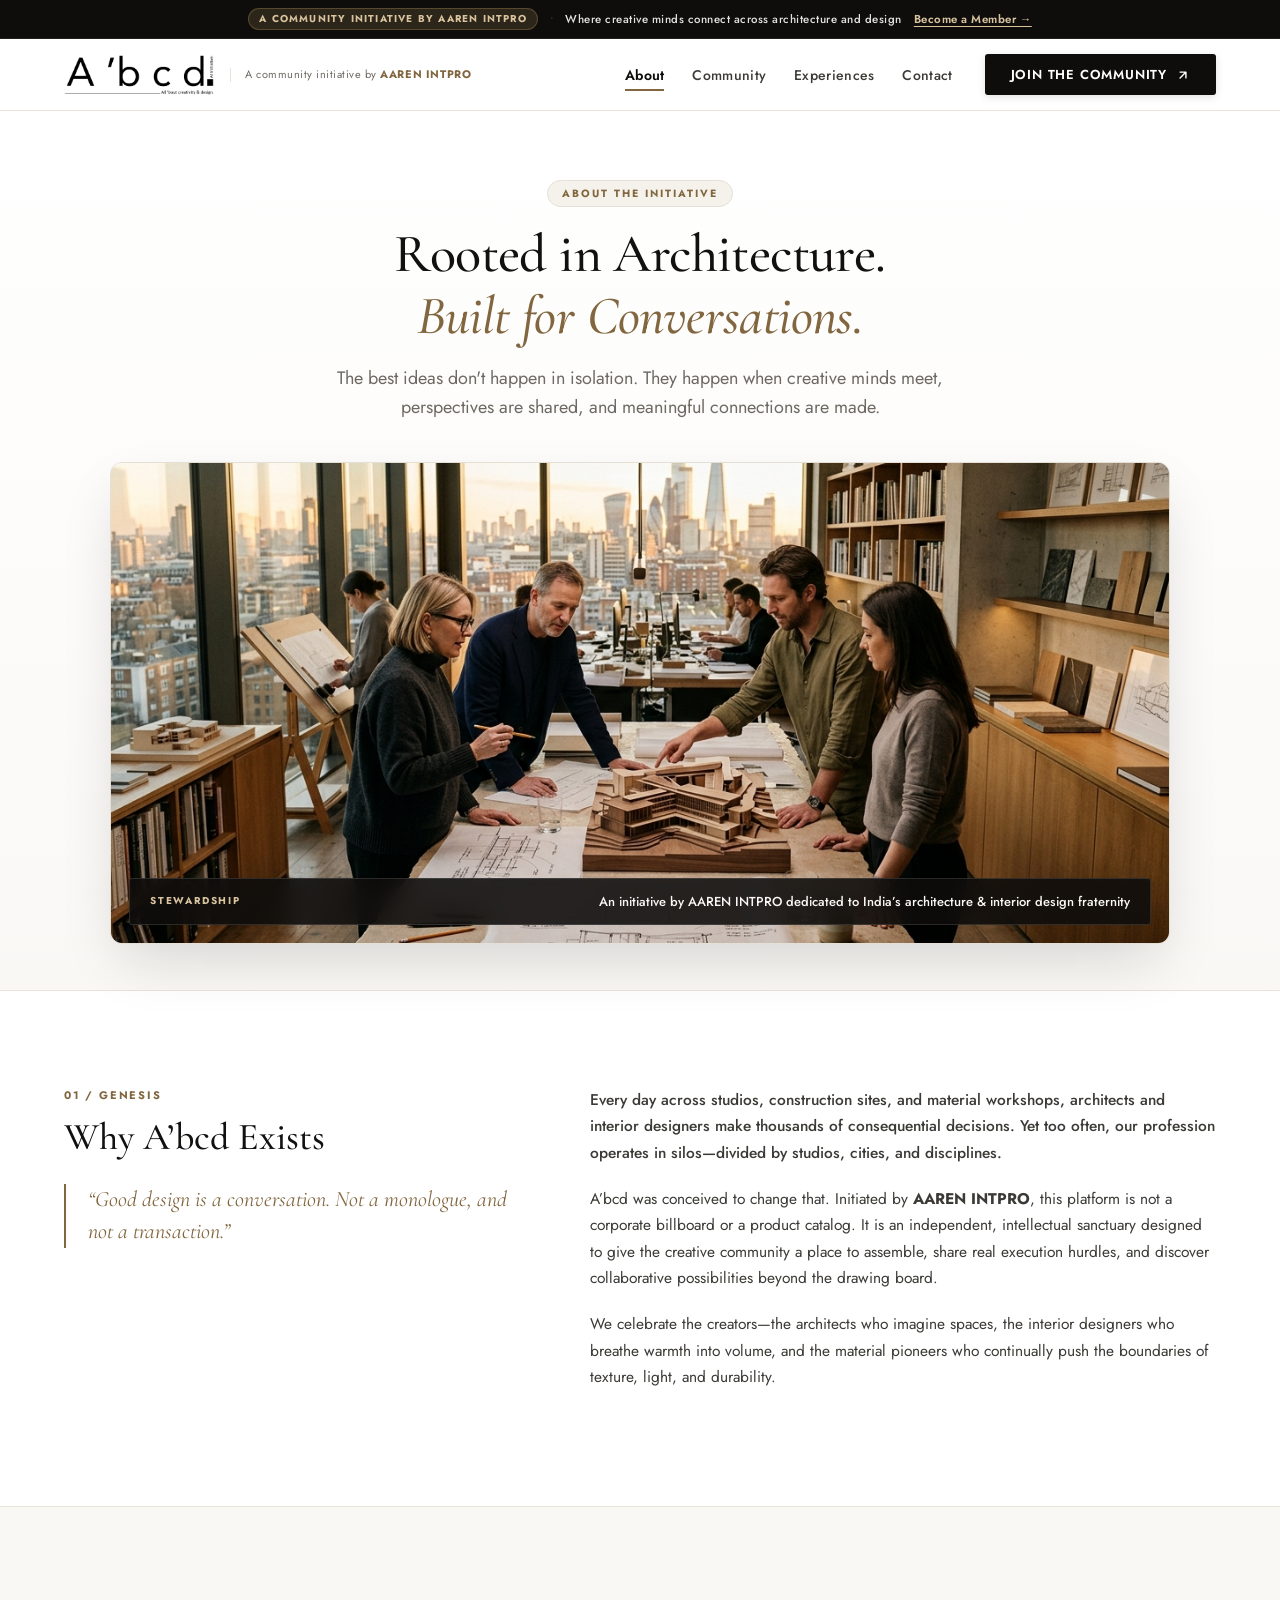
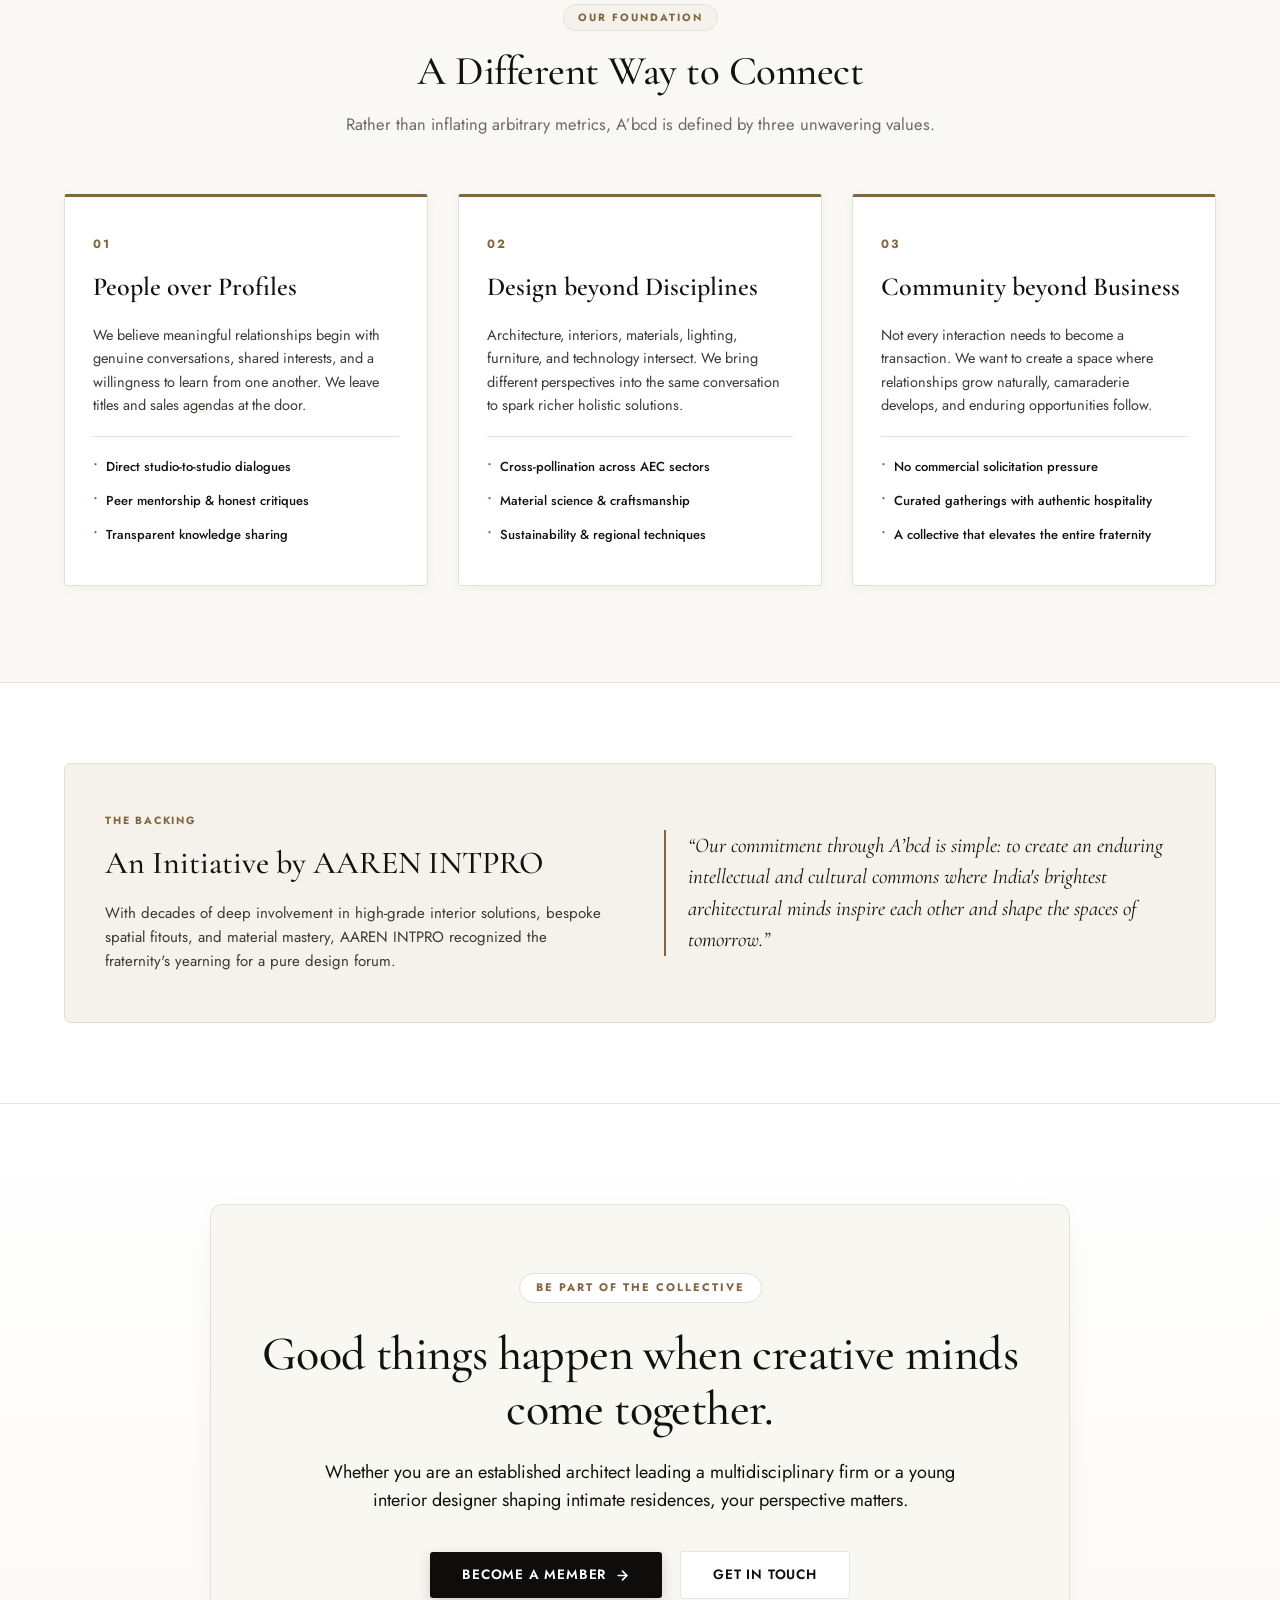
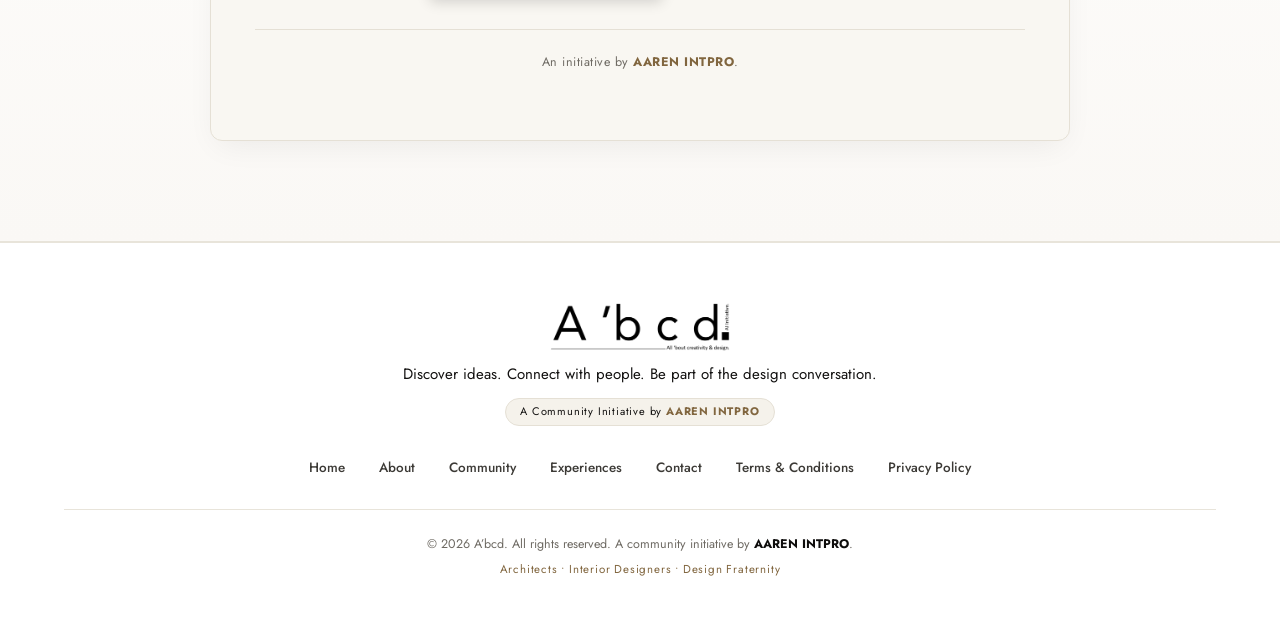
==== commit 0dfdf992: "feat: integrate official A'bcd brand logo in headers, footers, and favicons across all pages" ====
--- a/about.html
+++ b/about.html
@@ -6,7 +6,8 @@
   <meta name="referrer" content="same-origin">
   <title>About A’bcd — A Community Initiative by AAREN INTPRO</title>
   <meta name="description" content="Discover the story and ethos of A’bcd. An initiative by AAREN INTPRO uniting architects, interior designers, and creative minds to connect and collaborate beyond the drawing board.">
-  <link rel="icon" type="image/png" href="logo.png">
+  <link rel="icon" type="image/png" href="favicon.png">
+  <link rel="apple-touch-icon" href="favicon.png">
   
   <!-- Typography: Jost & Cormorant Garamond / Playfair Display -->
   <link rel="preconnect" href="https://fonts.googleapis.com">
@@ -31,10 +32,7 @@
   <header class="site-header" id="header">
     <div class="header-inner container">
       <a href="index.html" class="brand-logo" aria-label="A'bcd Home">
-        <div class="brand-logotype">
-          <span class="brand-title">A’bcd</span>
-          <span class="brand-tagline">all ’bout creativity and designs</span>
-        </div>
+        <img src="logo.png" alt="A'bcd — All 'bout creativity & design" class="brand-logo-img" width="165" height="44">
         <span class="brand-subtext">A community initiative by <strong>AAREN INTPRO</strong></span>
       </a>
 
@@ -223,10 +221,9 @@
   <footer class="site-footer" id="footer">
     <div class="container footer-container">
       <div class="footer-brand-section">
-        <div class="footer-logotype">
-          <span class="footer-brand-title">A’bcd</span>
-          <span class="footer-brand-tagline">all ’bout creativity and designs</span>
-        </div>
+        <a href="index.html" class="footer-logo-link" aria-label="A'bcd Home">
+          <img src="logo.png" alt="A'bcd — All 'bout creativity & design" class="footer-brand-logo-img" width="188" height="50">
+        </a>
         <p class="footer-tagline">
           Discover ideas. Connect with people. Be part of the design conversation.
         </p>
--- a/style.css
+++ b/style.css
@@ -194,11 +194,26 @@
   justify-content: space-between;
 }
 
-/* Brand Logotype */
+/* Brand Logotype & Official Brand Logo */
 .brand-logo {
   display: flex;
   align-items: center;
   gap: 16px;
+  text-decoration: none;
+}
+
+.brand-logo-img {
+  height: 40px;
+  width: auto;
+  max-width: 175px;
+  object-fit: contain;
+  display: block;
+  transition: opacity 0.2s ease, transform 0.2s ease;
+}
+
+.brand-logo:hover .brand-logo-img {
+  opacity: 0.88;
+  transform: translateY(-1px);
 }
 
 .brand-logotype {
@@ -1141,6 +1156,26 @@
   flex-direction: column;
   align-items: center;
   gap: 12px;
+}
+
+.footer-logo-link {
+  display: inline-block;
+  text-decoration: none;
+  transition: opacity 0.2s ease, transform 0.2s ease;
+}
+
+.footer-logo-link:hover {
+  opacity: 0.88;
+  transform: translateY(-1px);
+}
+
+.footer-brand-logo-img {
+  height: 48px;
+  width: auto;
+  max-width: 220px;
+  object-fit: contain;
+  display: block;
+  margin: 0 auto;
 }
 
 .footer-logotype {
@@ -2148,6 +2183,16 @@
     display: none;
   }
 
+  .brand-logo-img {
+    height: 33px;
+    max-width: 135px;
+  }
+
+  .footer-brand-logo-img {
+    height: 42px;
+    max-width: 180px;
+  }
+
   .nav-links {
     display: none;
   }
